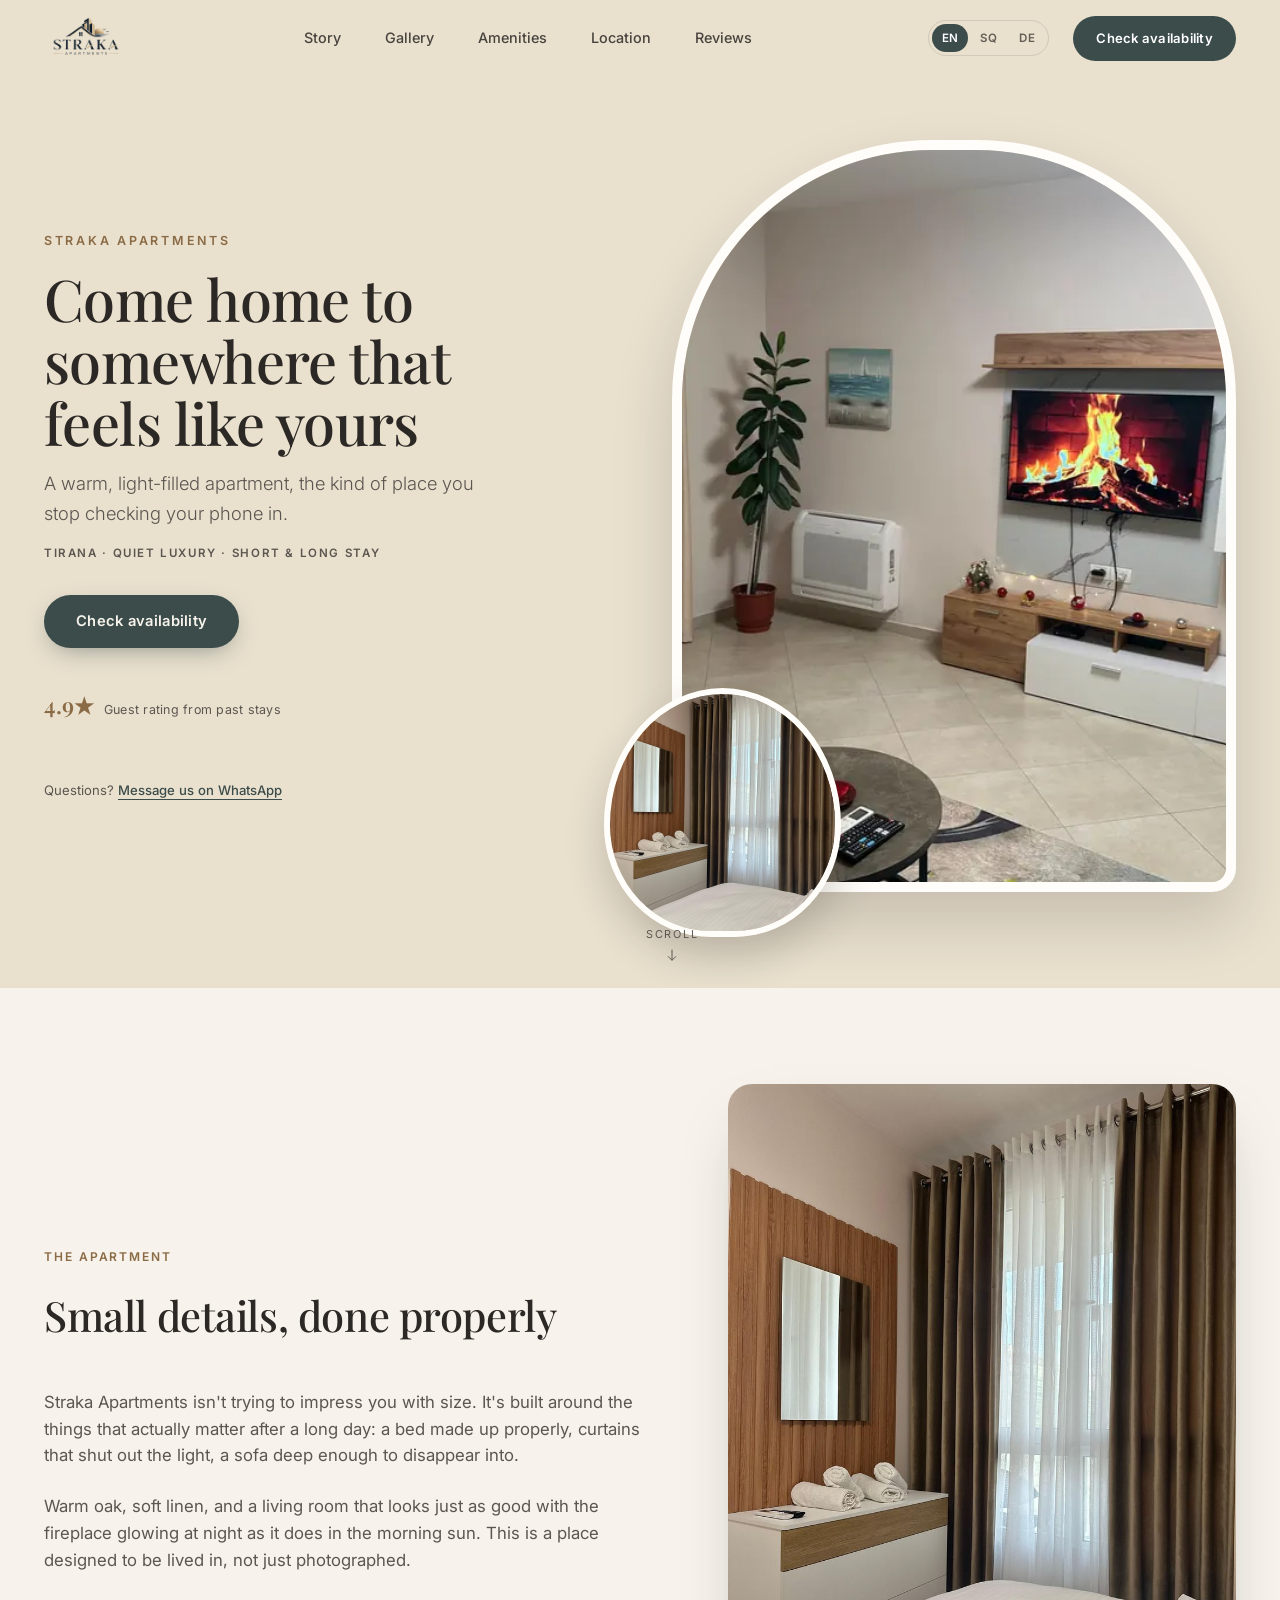
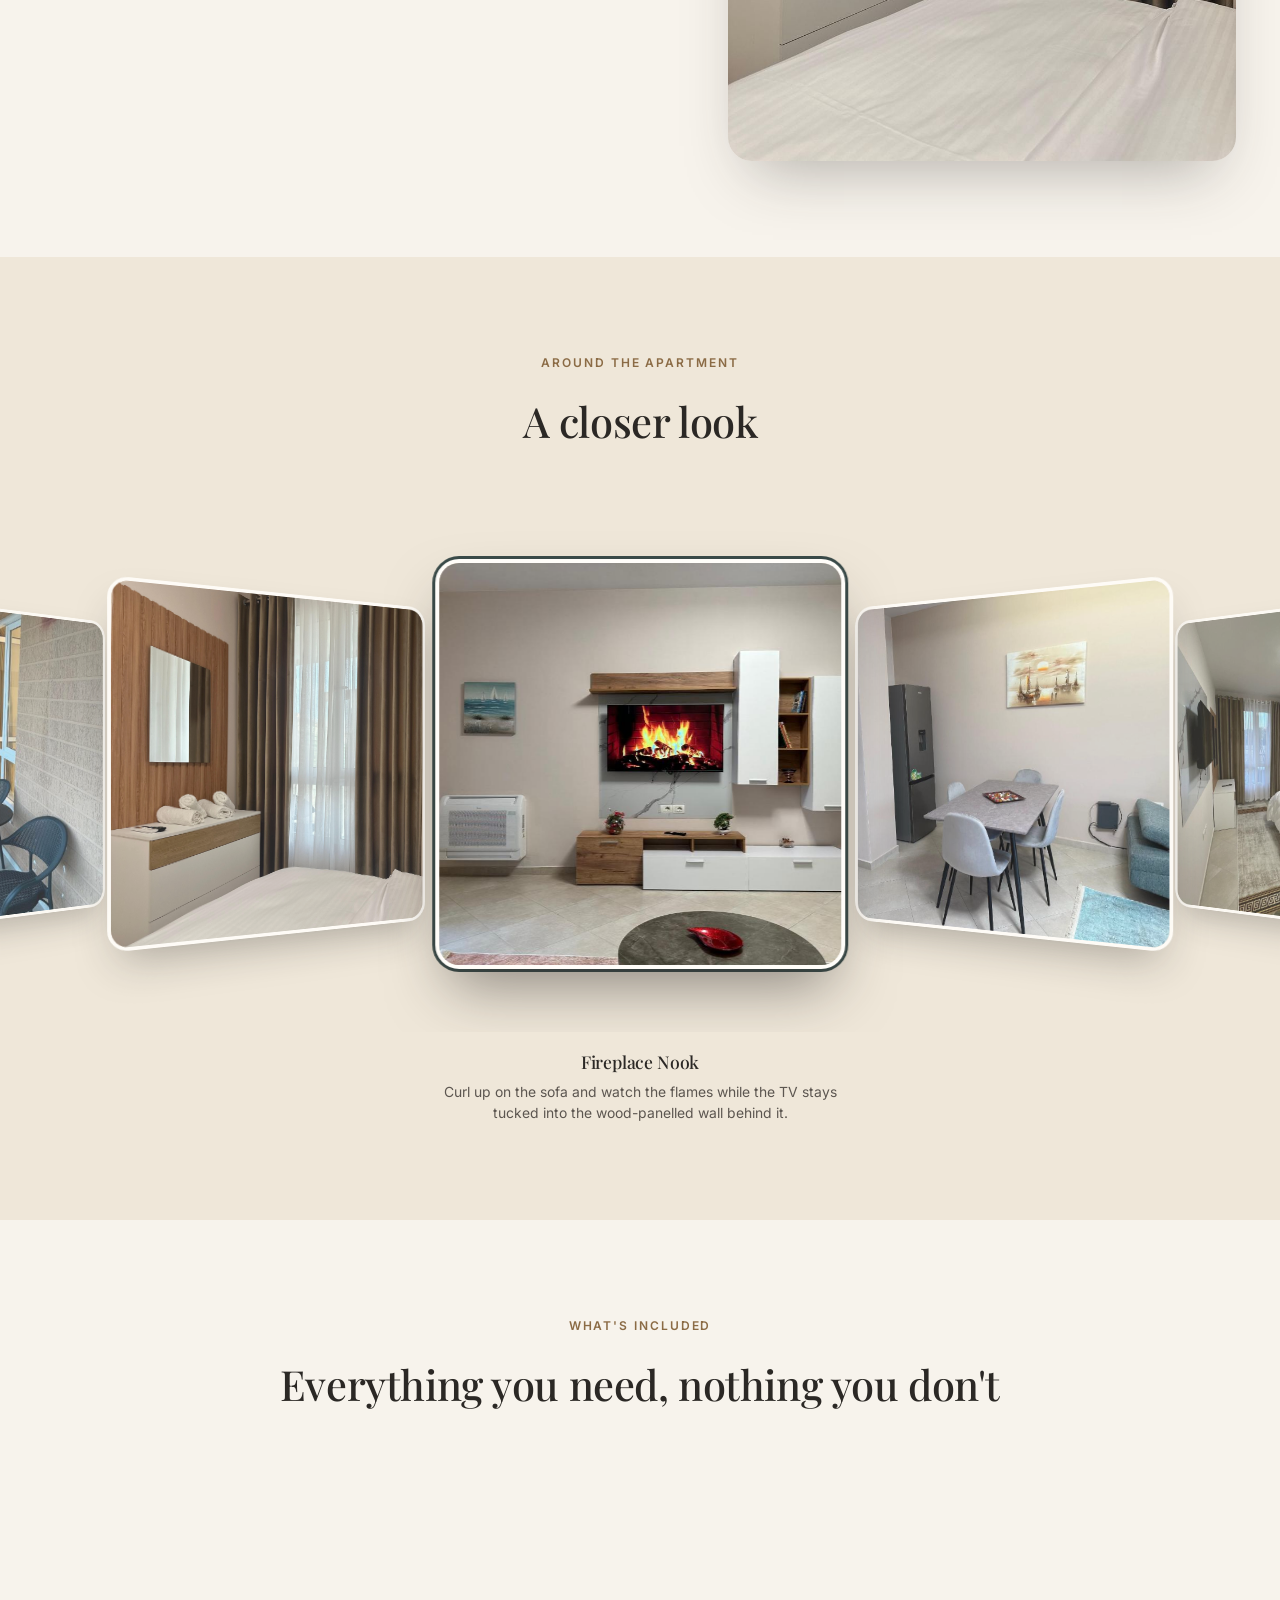
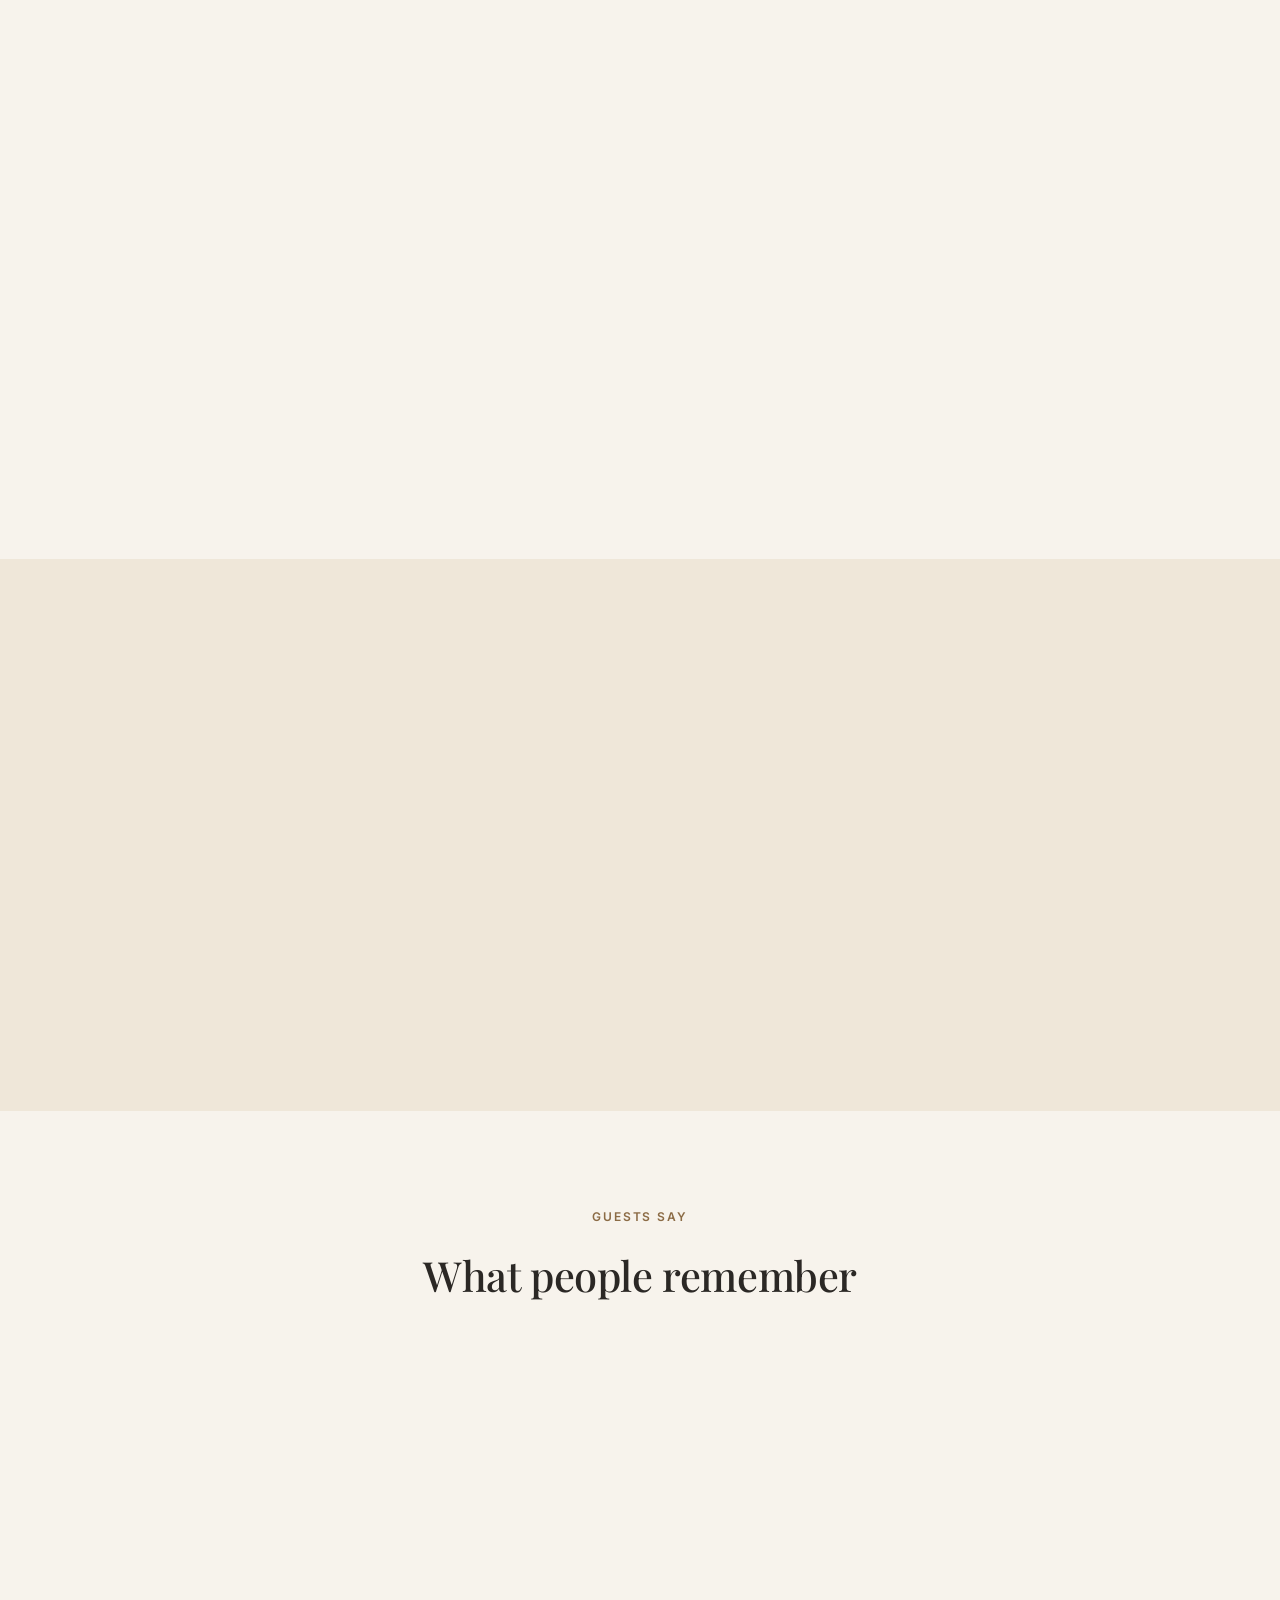
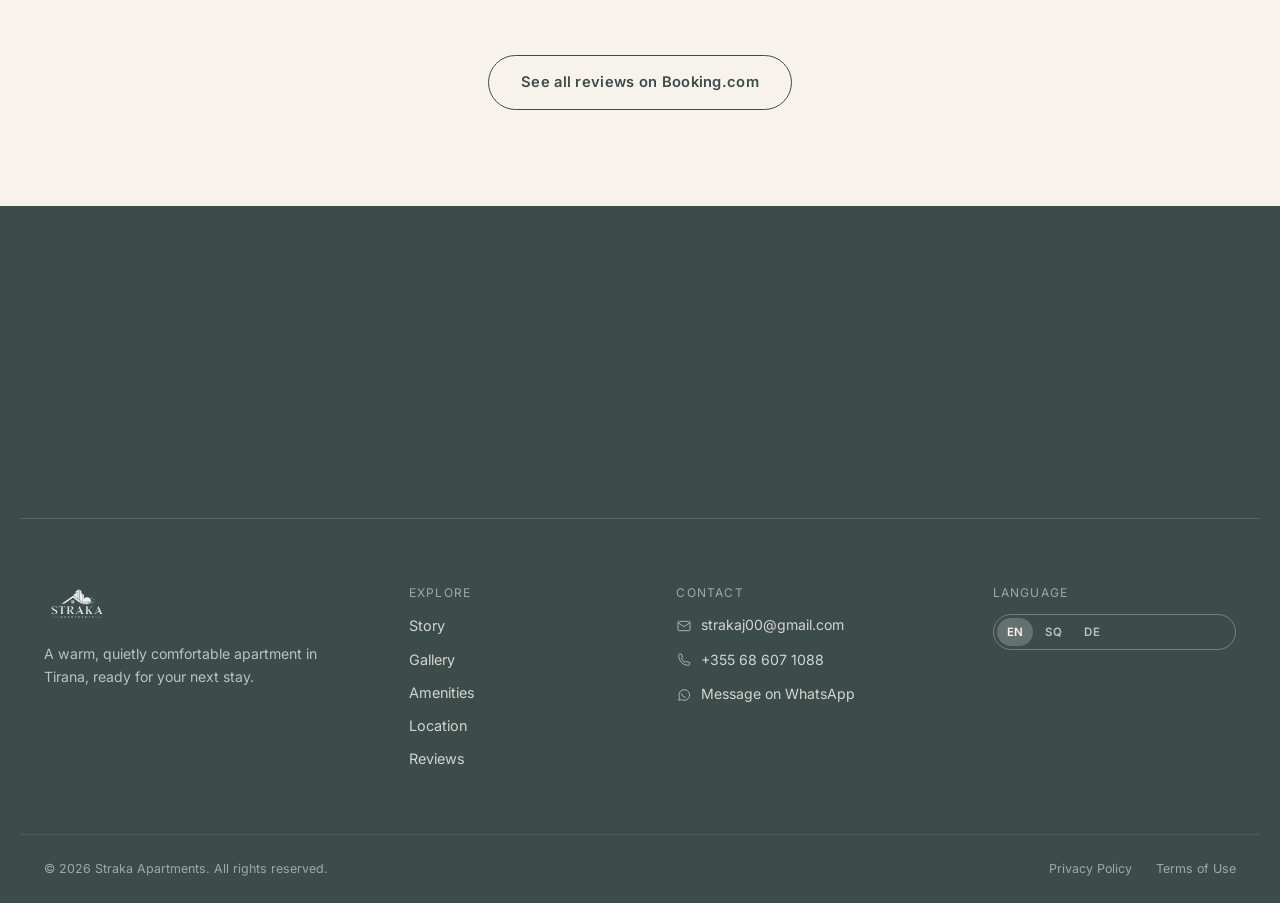
==== index.html @ 6a08d39b "Initial commit: Straka Apartments site" ====
<!doctype html>
<html lang="en">
<head>
<meta charset="UTF-8" />
<meta name="viewport" content="width=device-width, initial-scale=1, viewport-fit=cover" />
<title>Straka Apartments | A Quiet Kind of Comfort</title>
<meta name="description" content="Straka Apartments: a warm, modern apartment with thoughtful details, ready for your next stay." />
<link rel="icon" href="assets/favicon.ico" sizes="any">
<link rel="icon" type="image/png" sizes="32x32" href="assets/favicon-32.png">
<link rel="icon" type="image/png" sizes="16x16" href="assets/favicon-16.png">
<link rel="apple-touch-icon" sizes="180x180" href="assets/apple-touch-icon.png">
<link rel="preconnect" href="https://fonts.googleapis.com">
<link rel="preconnect" href="https://fonts.gstatic.com" crossorigin>
<link href="https://fonts.googleapis.com/css2?family=Inter:wght@300;400;500;600&family=Playfair+Display:ital,wght@0,400;0,500;0,600;1,400&display=swap" rel="stylesheet">
<link rel="stylesheet" href="styles.css">
</head>
<body>

<!-- ============ SCROLL PROGRESS ============ -->
<div class="scroll-progress" id="scrollProgress" aria-hidden="true"></div>

<!-- ============ NAV ============ -->
<header class="site-nav" id="siteNav">
  <div class="nav-inner">
    <a href="#top" class="nav-brand"><img src="assets/StrakaLogo.png" alt="Straka Apartments"></a>
    <nav class="nav-links" id="navLinks">
      <a href="#story" data-i18n="nav.story">Story</a>
      <a href="#gallery" data-i18n="nav.gallery">Gallery</a>
      <a href="#amenities" data-i18n="nav.amenities">Amenities</a>
      <a href="#location" data-i18n="nav.location">Location</a>
      <a href="#reviews" data-i18n="nav.reviews">Reviews</a>
    </nav>
    <div class="nav-actions">
      <div class="lang-switch" id="langSwitch">
        <button type="button" class="lang-btn" data-lang="en">EN</button>
        <button type="button" class="lang-btn" data-lang="sq">SQ</button>
        <button type="button" class="lang-btn" data-lang="de">DE</button>
      </div>
      <a class="btn btn-primary btn-nav-cta" id="navBookBtn" href="#" target="_blank" rel="noopener" data-i18n="nav.book">Check availability</a>
    </div>
    <button class="nav-burger" id="navBurger" aria-label="Toggle menu" aria-expanded="false">
      <span></span><span></span><span></span>
    </button>
  </div>
</header>

<!-- ============ HERO ============ -->
<section class="hero" id="top">
  <div class="hero-inner">
    <div class="hero-content">
      <p class="hero-eyebrow" data-i18n="hero.eyebrow">Straka Apartments</p>
      <h1 class="hero-title" data-i18n="hero.title">Come home to somewhere that feels like yours</h1>
      <p class="hero-tagline" data-i18n="hero.tagline">A warm, light-filled apartment, the kind of place you stop checking your phone in.</p>
      <p class="hero-meta" data-i18n="hero.meta">Tirana · Quiet Luxury · Short &amp; Long Stay</p>
      <a href="#" class="btn btn-primary btn-hero" id="heroBookBtn" target="_blank" rel="noopener" data-i18n="hero.cta">Check availability</a>
      <div class="hero-stat">
        <span class="hero-stat-value">4.9★</span>
        <span class="hero-stat-label" data-i18n="hero.statLabel">Guest rating from past stays</span>
      </div>
      <p class="hero-contact"><span data-i18n="hero.contactLabel">Questions?</span> <a href="https://wa.me/355686071088" id="heroWhatsappLink" target="_blank" rel="noopener" data-i18n="hero.contactLink">Message us on WhatsApp</a></p>
    </div>
    <div class="hero-media">
      <div class="hero-arch">
        <picture>
          <source type="image/webp" srcset="assets/photos/living-wide-day-480.webp 480w, assets/photos/living-wide-day-900.webp 900w, assets/photos/living-wide-day-1400.webp 1400w, assets/photos/living-wide-day-2000.webp 2000w" sizes="(max-width: 900px) 90vw, 46vw">
          <img src="assets/photos/living-wide-day-1400.jpg" srcset="assets/photos/living-wide-day-480.jpg 480w, assets/photos/living-wide-day-900.jpg 900w, assets/photos/living-wide-day-1400.jpg 1400w, assets/photos/living-wide-day-2000.jpg 2000w" sizes="(max-width: 900px) 90vw, 46vw" alt="Living room bathed in morning light at Straka Apartments" class="hero-img" id="heroImg" fetchpriority="high">
        </picture>
      </div>
      <div class="hero-bubble">
        <img src="assets/photos/bedroom-900.jpg" srcset="assets/photos/bedroom-480.jpg 480w, assets/photos/bedroom-900.jpg 900w" sizes="220px" alt="Bedroom at Straka Apartments" loading="lazy">
      </div>
    </div>
  </div>
  <button class="scroll-cue" id="scrollCue" aria-label="Scroll to content">
    <span data-i18n="hero.scroll">Scroll</span>
    <svg viewBox="0 0 24 24" width="16" height="16" fill="none" stroke="currentColor" stroke-width="1.5"><path d="M12 4v16m0 0l-6-6m6 6l6-6"/></svg>
  </button>
</section>

<!-- ============ INTRO ============ -->
<section class="intro" id="story">
  <div class="container intro-grid">
    <div class="intro-text reveal">
      <p class="kicker" data-i18n="intro.kicker">The Apartment</p>
      <h2 class="section-title" data-i18n="intro.title">Small details, done properly</h2>
      <p class="intro-p" data-i18n="intro.p1">Straka Apartments isn't trying to impress you with size. It's built around the things that actually matter after a long day: a bed made up properly, curtains that shut out the light, a sofa deep enough to disappear into.</p>
      <p class="intro-p" data-i18n="intro.p2">Warm oak, soft linen, and a living room that looks just as good with the fireplace glowing at night as it does in the morning sun. This is a place designed to be lived in, not just photographed.</p>
    </div>
    <div class="intro-media reveal">
      <img src="assets/photos/bedroom-900.jpg" srcset="assets/photos/bedroom-480.jpg 480w, assets/photos/bedroom-900.jpg 900w, assets/photos/bedroom-1400.jpg 1400w" sizes="(max-width: 860px) 90vw, 40vw" alt="Bedroom with warm wood headboard wall at Straka Apartments" loading="lazy">
    </div>
  </div>
</section>

<!-- ============ GALLERY ============ -->
<section class="gallery-section" id="gallery">
  <div class="container">
    <p class="kicker center" data-i18n="gallery.kicker">Around the Apartment</p>
    <h2 class="section-title center" data-i18n="gallery.title">A closer look</h2>
  </div>
  <div class="coverflow" id="galleryCoverflow" role="region" aria-roledescription="carousel" aria-label="Apartment photo gallery">
    <div class="cf-frame" id="cfFrame" tabindex="0">
      <div class="cf-track" id="cfTrack"></div>
    </div>
    <div class="cf-caption" id="cfCaption">
      <h3 id="cfCaptionTitle"></h3>
      <p id="cfCaptionSubtitle"></p>
    </div>
  </div>
</section>

<!-- ============ AMENITIES ============ -->
<section class="amenities" id="amenities">
  <div class="container">
    <p class="kicker center" data-i18n="amenities.kicker">What's Included</p>
    <h2 class="section-title center" data-i18n="amenities.title">Everything you need, nothing you don't</h2>
    <div class="amenities-grid">

      <div class="amenity-card reveal">
        <span class="amenity-icon"><svg viewBox="0 0 24 24" width="28" height="28" fill="none" stroke="currentColor" stroke-width="1.4"><path d="M4 8h16M4 8a2 2 0 00-2 2v1a2 2 0 002 2h16a2 2 0 002-2v-1a2 2 0 00-2-2M6 13v6M18 13v6M4 8l2-4h12l2 4"/></svg></span>
        <h3 data-i18n="amenities.items.kitchen.title">Full Kitchen</h3>
        <p data-i18n="amenities.items.kitchen.desc">Fridge, stove, and cookware, ready to cook a real meal.</p>
      </div>

      <div class="amenity-card reveal">
        <span class="amenity-icon"><svg viewBox="0 0 24 24" width="28" height="28" fill="none" stroke="currentColor" stroke-width="1.4"><path d="M5 12.5a11 11 0 0114 0M8 16a6.5 6.5 0 018 0M11.5 19.5a2 2 0 011 0"/></svg></span>
        <h3 data-i18n="amenities.items.wifi.title">Free WiFi</h3>
        <p data-i18n="amenities.items.wifi.desc">Fast, reliable connection throughout the apartment.</p>
      </div>

      <div class="amenity-card reveal">
        <span class="amenity-icon"><svg viewBox="0 0 24 24" width="28" height="28" fill="none" stroke="currentColor" stroke-width="1.4"><path d="M6 19V6a2 2 0 012-2h6a4.5 4.5 0 010 9h-5v6"/></svg></span>
        <h3 data-i18n="amenities.items.parking.title">Free Parking</h3>
        <p data-i18n="amenities.items.parking.desc">Dedicated parking, no circling the block.</p>
      </div>

      <div class="amenity-card reveal">
        <span class="amenity-icon"><svg viewBox="0 0 24 24" width="28" height="28" fill="none" stroke="currentColor" stroke-width="1.4"><circle cx="12" cy="13" r="6"/><path d="M9 13a3 3 0 006 0M9 4h6M9 4l1.5 3M15 4l-1.5 3"/></svg></span>
        <h3 data-i18n="amenities.items.laundry.title">Washing Machine</h3>
        <p data-i18n="amenities.items.laundry.desc">In-unit laundry for longer stays.</p>
      </div>

      <div class="amenity-card reveal">
        <span class="amenity-icon"><svg viewBox="0 0 24 24" width="28" height="28" fill="none" stroke="currentColor" stroke-width="1.4"><path d="M4 21V9l8-6 8 6v12M4 21h16M9 21v-6h6v6"/></svg></span>
        <h3 data-i18n="amenities.items.balcony.title">Balcony</h3>
        <p data-i18n="amenities.items.balcony.desc">Private outdoor space to catch some air.</p>
      </div>

      <div class="amenity-card reveal">
        <span class="amenity-icon"><svg viewBox="0 0 24 24" width="28" height="28" fill="none" stroke="currentColor" stroke-width="1.4"><rect x="5" y="3" width="14" height="18" rx="1.5"/><path d="M9 8h6M9 12h6M12 15v3m-1.5-1.5h3"/></svg></span>
        <h3 data-i18n="amenities.items.elevator.title">Elevator Access</h3>
        <p data-i18n="amenities.items.elevator.desc">No stairs, no hassle with luggage.</p>
      </div>

      <div class="amenity-card reveal">
        <span class="amenity-icon"><svg viewBox="0 0 24 24" width="28" height="28" fill="none" stroke="currentColor" stroke-width="1.4"><path d="M12 3v2M12 19v2M4.2 4.2l1.4 1.4M18.4 18.4l1.4 1.4M3 12h2M19 12h2M4.2 19.8l1.4-1.4M18.4 5.6l1.4-1.4"/><circle cx="12" cy="12" r="4"/></svg></span>
        <h3 data-i18n="amenities.items.ac.title">Air Conditioning</h3>
        <p data-i18n="amenities.items.ac.desc">Climate control, every room, every season.</p>
      </div>

      <div class="amenity-card reveal">
        <span class="amenity-icon"><svg viewBox="0 0 24 24" width="28" height="28" fill="none" stroke="currentColor" stroke-width="1.4"><rect x="3" y="5" width="18" height="12" rx="1.5"/><path d="M8 21h8M12 17v4"/></svg></span>
        <h3 data-i18n="amenities.items.tv.title">Smart TV</h3>
        <p data-i18n="amenities.items.tv.desc">Stream your own shows from the comfort of the sofa.</p>
      </div>

      <div class="amenity-card reveal">
        <span class="amenity-icon"><svg viewBox="0 0 24 24" width="28" height="28" fill="none" stroke="currentColor" stroke-width="1.4"><path d="M3 12c2-4 5-6 9-6s7 2 9 6c-2 4-5 6-9 6s-7-2-9-6z"/><circle cx="12" cy="12" r="2.5"/></svg></span>
        <h3 data-i18n="amenities.items.view.title">City View</h3>
        <p data-i18n="amenities.items.view.desc">A view worth opening the curtains for.</p>
      </div>

      <div class="amenity-card reveal">
        <span class="amenity-icon"><svg viewBox="0 0 24 24" width="28" height="28" fill="none" stroke="currentColor" stroke-width="1.4"><path d="M6 20h12M9 20V9a3 3 0 016 0v11M7 9h10"/></svg></span>
        <h3 data-i18n="amenities.items.kettle.title">Electric Kettle</h3>
        <p data-i18n="amenities.items.kettle.desc">Tea or coffee ready in a couple of minutes.</p>
      </div>

      <div class="amenity-card reveal">
        <span class="amenity-icon"><svg viewBox="0 0 24 24" width="28" height="28" fill="none" stroke="currentColor" stroke-width="1.4"><rect x="8" y="3" width="8" height="12" rx="4"/><path d="M12 15v6M9 21h6"/></svg></span>
        <h3 data-i18n="amenities.items.hairdryer.title">Hairdryer</h3>
        <p data-i18n="amenities.items.hairdryer.desc">In the bathroom, ready when you need it.</p>
      </div>

      <div class="amenity-card reveal">
        <span class="amenity-icon"><svg viewBox="0 0 24 24" width="28" height="28" fill="none" stroke="currentColor" stroke-width="1.4"><path d="M3 18c3-1 15-1 18 0M5 18V9a7 7 0 0114 0v9"/><circle cx="8" cy="6" r="1"/></svg></span>
        <h3 data-i18n="amenities.items.smokefree.title">Smoke-Free</h3>
        <p data-i18n="amenities.items.smokefree.desc">The whole apartment is smoke-free.</p>
      </div>

    </div>
  </div>
</section>

<!-- ============ LOCATION ============ -->
<section class="location" id="location">
  <div class="container location-grid">
    <div class="location-text reveal">
      <p class="kicker" data-i18n="location.kicker">Location</p>
      <h2 class="section-title" data-i18n="location.title">Right where you want to be</h2>
      <p class="intro-p" data-i18n="location.text">Straka Apartments sits on Rruga Shefqet Musaraj, in a quiet residential pocket close enough to the center to walk, far enough to actually sleep.</p>
    </div>
    <div class="location-map reveal">
      <iframe
        title="Straka Apartments location on Rruga Shefqet Musaraj"
        src="https://maps.google.com/maps?q=Rruga+Shefqet+Musaraj,+Tirana&z=16&output=embed"
        loading="lazy"
        referrerpolicy="no-referrer-when-downgrade">
      </iframe>
    </div>
  </div>
</section>

<!-- ============ REVIEWS ============ -->
<section class="reviews" id="reviews">
  <div class="container">
    <p class="kicker center" data-i18n="reviews.kicker">Guests Say</p>
    <h2 class="section-title center" data-i18n="reviews.title">What people remember</h2>
    <div class="reviews-grid" id="reviewsGrid"></div>
    <div class="reviews-more">
      <a href="#" class="btn btn-outline" id="reviewsBookingBtn" target="_blank" rel="noopener" data-i18n="reviews.allLink">See all reviews on Booking.com</a>
    </div>
  </div>
</section>

<!-- ============ FOOTER ============ -->
<footer class="site-footer">
  <div class="container footer-cta reveal">
    <h2 data-i18n="footer.cta_title">Ready when you are</h2>
    <a href="#" class="btn btn-primary btn-lg" id="footerBookBtn" target="_blank" rel="noopener" data-i18n="footer.cta_button">Check availability on Booking.com</a>
  </div>
  <div class="container footer-bottom">
    <div class="footer-col footer-col-brand">
      <a href="#top" class="footer-brand-link"><img src="assets/StrakaLogo.png" alt="Straka Apartments" class="footer-logo"></a>
      <p class="footer-blurb" data-i18n="footer.blurb">A warm, quietly comfortable apartment in Tirana, ready for your next stay.</p>
    </div>
    <div class="footer-col">
      <p class="footer-label" data-i18n="footer.explore_title">Explore</p>
      <nav class="footer-links">
        <a href="#story" data-i18n="nav.story">Story</a>
        <a href="#gallery" data-i18n="nav.gallery">Gallery</a>
        <a href="#amenities" data-i18n="nav.amenities">Amenities</a>
        <a href="#location" data-i18n="nav.location">Location</a>
        <a href="#reviews" data-i18n="nav.reviews">Reviews</a>
      </nav>
    </div>
    <div class="footer-col">
      <p class="footer-label" data-i18n="footer.contact_title">Contact</p>
      <a class="footer-contact-link" href="mailto:strakaj00@gmail.com">
        <svg viewBox="0 0 24 24" width="16" height="16" fill="none" stroke="currentColor" stroke-width="1.5"><rect x="3" y="5" width="18" height="14" rx="2"/><path d="M3 7l9 6 9-6"/></svg>
        strakaj00@gmail.com
      </a>
      <a class="footer-contact-link" href="tel:+355686071088">
        <svg viewBox="0 0 24 24" width="16" height="16" fill="none" stroke="currentColor" stroke-width="1.5"><path d="M4 5c0-1 1-2 2-2h2l2 5-2 1.5a11 11 0 006 6L15.5 14l5 2v2c0 1-1 2-2 2C10.5 20 4 13.5 4 5z"/></svg>
        +355 68 607 1088
      </a>
      <a class="footer-contact-link" href="https://wa.me/355686071088" target="_blank" rel="noopener">
        <svg viewBox="0 0 24 24" width="16" height="16" fill="none" stroke="currentColor" stroke-width="1.5"><path d="M4 20l1.4-4.2A8 8 0 1112 20a7.9 7.9 0 01-4-1.1L4 20z"/><path d="M8.5 9.5c0 3.5 2.5 6 6 6"/></svg>
        <span data-i18n="footer.whatsapp">Message on WhatsApp</span>
      </a>
    </div>
    <div class="footer-col">
      <p class="footer-label" data-i18n="footer.lang_title">Language</p>
      <div class="lang-switch" id="langSwitchFooter">
        <button type="button" class="lang-btn" data-lang="en">EN</button>
        <button type="button" class="lang-btn" data-lang="sq">SQ</button>
        <button type="button" class="lang-btn" data-lang="de">DE</button>
      </div>
    </div>
  </div>
  <div class="container footer-rights">
    <p>&copy; <span id="year"></span> <span data-i18n="footer.rights">Straka Apartments. All rights reserved.</span></p>
    <div class="footer-legal">
      <a href="privacy.html" data-i18n="footer.privacy">Privacy Policy</a>
      <a href="terms.html" data-i18n="footer.terms">Terms of Use</a>
    </div>
  </div>
</footer>

<!-- ============ MOBILE STICKY CTA ============ -->
<a href="#" class="mobile-sticky-cta" id="mobileBookBtn" target="_blank" rel="noopener" data-i18n="floatingCta">Book Now</a>

<script src="coverflow.js"></script>
<script src="script.js"></script>
</body>
</html>
---- styles.css ----
/* ==========================================================================
   Straka Apartments — Design tokens
   Palette derived from the actual property photos:
   warm greige walls, walnut/oak wood, deep teal-grey sofa accent
   ========================================================================== */
:root {
  --color-bg: #F7F3EC;
  --color-bg-alt: #EFE7D9;
  --color-surface: #FFFFFF;
  --color-ink: #2B2825;
  --color-ink-soft: #5C5650;
  --color-taupe: #E4D9C7;
  --color-wood: #8B6B45;
  --color-wood-dark: #6B4F32;
  --color-accent: #3B4C4A;
  --color-accent-light: #536b68;
  --color-line: rgba(43, 40, 37, 0.12);
  --color-bg-hero: #E9E0CE;

  --font-serif: 'Playfair Display', Georgia, 'Times New Roman', serif;
  --font-sans: 'Inter', -apple-system, BlinkMacSystemFont, 'Segoe UI', sans-serif;

  --space-1: 8px;
  --space-2: 16px;
  --space-3: 24px;
  --space-4: 40px;
  --space-5: 64px;
  --space-6: 96px;
  --space-7: 140px;

  --radius-sm: 6px;
  --radius-md: 14px;
  --radius-lg: 24px;

  --ease-out: cubic-bezier(0.16, 1, 0.3, 1);
  --ease-soft: cubic-bezier(0.4, 0, 0.2, 1);
  --dur-fast: 220ms;
  --dur-med: 480ms;
  --dur-slow: 900ms;

  --nav-h: 76px;
}

/* ==========================================================================
   Reset
   ========================================================================== */
*, *::before, *::after { box-sizing: border-box; }
html { scroll-behavior: smooth; }
html, body { max-width: 100%; overflow-x: hidden; }
body {
  margin: 0;
  background: var(--color-bg);
  color: var(--color-ink);
  font-family: var(--font-sans);
  font-weight: 400;
  line-height: 1.6;
  font-size: 16px;
  -webkit-font-smoothing: antialiased;
}
img { max-width: 100%; display: block; }
a { color: inherit; text-decoration: none; }
h1, h2, h3 { font-family: var(--font-serif); font-weight: 500; margin: 0; letter-spacing: -0.01em; }
p { margin: 0; }
button { font-family: inherit; border: none; background: none; cursor: pointer; }
.container { max-width: 1240px; margin: 0 auto; padding: 0 var(--space-3); }

@media (prefers-reduced-motion: reduce) {
  html { scroll-behavior: auto; }
  *, *::before, *::after { animation-duration: 0.01ms !important; animation-iteration-count: 1 !important; transition-duration: 0.01ms !important; scroll-behavior: auto !important; }
}

/* ==========================================================================
   Shared type
   ========================================================================== */
.kicker {
  font-family: var(--font-sans);
  font-size: 0.75rem;
  font-weight: 600;
  letter-spacing: 0.16em;
  text-transform: uppercase;
  color: var(--color-wood);
  margin-bottom: var(--space-2);
}
.kicker.center { text-align: center; }
.section-title {
  font-size: clamp(1.8rem, 3.4vw, 2.6rem);
  margin-bottom: var(--space-4);
}
.section-title.center { text-align: center; }
.intro-p { color: var(--color-ink-soft); margin-bottom: var(--space-3); font-size: 1.05rem; }

/* ==========================================================================
   Buttons
   ========================================================================== */
.btn {
  display: inline-flex;
  align-items: center;
  justify-content: center;
  gap: 8px;
  padding: 15px 32px;
  border-radius: 999px;
  font-size: 0.92rem;
  font-weight: 600;
  letter-spacing: 0.02em;
  min-height: 44px;
  cursor: pointer;
  transition: transform var(--dur-fast) var(--ease-out), box-shadow var(--dur-fast) var(--ease-out), background var(--dur-fast) var(--ease-out);
  white-space: nowrap;
}
.btn-primary {
  background: var(--color-accent);
  color: #F7F3EC;
  box-shadow: 0 8px 24px -8px rgba(59, 76, 74, 0.55);
}
.btn-primary:hover {
  background: var(--color-accent-light);
  transform: translateY(-2px);
  box-shadow: 0 14px 30px -10px rgba(59, 76, 74, 0.6);
}
.btn-primary:active { transform: translateY(0); }
.btn-outline {
  background: transparent;
  color: var(--color-accent);
  border: 1.5px solid var(--color-accent);
}
.btn-outline:hover {
  background: var(--color-accent);
  color: #F7F3EC;
  transform: translateY(-2px);
}
.btn-outline:active { transform: translateY(0); }
.btn-lg { padding: 18px 44px; font-size: 1rem; }
@media (max-width: 480px) {
  .btn { white-space: normal; text-align: center; padding-left: 24px; padding-right: 24px; }
  .btn-lg { padding: 16px 24px; }
}

/* ==========================================================================
   Scroll progress bar
   ========================================================================== */
.scroll-progress {
  position: fixed;
  top: 0; left: 0;
  height: 3px;
  width: 0%;
  background: linear-gradient(90deg, var(--color-wood), var(--color-accent));
  z-index: 1000;
  transition: width 60ms linear;
}

/* ==========================================================================
   Nav
   ========================================================================== */
.site-nav {
  position: fixed;
  top: 0; left: 0; right: 0;
  height: var(--nav-h);
  z-index: 900;
  display: flex;
  align-items: center;
  transition: background var(--dur-med) var(--ease-soft), box-shadow var(--dur-med) var(--ease-soft), height var(--dur-med) var(--ease-soft);
}
.site-nav.is-scrolled {
  background: rgba(247, 243, 236, 0.88);
  backdrop-filter: blur(14px) saturate(160%);
  -webkit-backdrop-filter: blur(14px) saturate(160%);
  box-shadow: 0 1px 0 var(--color-line);
  height: 68px;
}
.nav-inner {
  width: 100%;
  max-width: 1240px;
  margin: 0 auto;
  padding: 0 var(--space-3);
  display: flex;
  align-items: center;
  justify-content: space-between;
  gap: var(--space-3);
}
.nav-brand {
  font-family: var(--font-serif);
  font-size: 1.25rem;
  font-weight: 600;
  color: var(--color-ink);
  transition: color var(--dur-med) var(--ease-soft);
  letter-spacing: 0.01em;
}
.nav-brand span { font-weight: 400; opacity: 0.85; }
.nav-brand img { display: block; height: 56px; width: auto; }
.site-nav.is-scrolled .nav-brand { color: var(--color-ink); }
.nav-links {
  display: none;
  gap: var(--space-4);
}
.nav-links a {
  font-size: 0.9rem;
  font-weight: 500;
  color: var(--color-ink);
  opacity: 0.85;
  position: relative;
  padding: 4px 2px;
  transition: opacity var(--dur-fast) var(--ease-out), color var(--dur-med) var(--ease-soft);
}
.nav-links a::after {
  content: '';
  position: absolute;
  left: 0; right: 100%;
  bottom: -2px;
  height: 1px;
  background: currentColor;
  transition: right var(--dur-med) var(--ease-out);
}
.nav-links a:hover { opacity: 1; }
.nav-links a:hover::after { right: 0; }
.site-nav.is-scrolled .nav-links a { color: var(--color-ink); }
.nav-actions { display: none; align-items: center; gap: var(--space-3); }
.btn-nav-cta {
  padding: 11px 22px;
  font-size: 0.82rem;
  background: var(--color-accent);
  color: #fff;
  box-shadow: none;
  border: 1px solid transparent;
}
.btn-nav-cta:hover { background: var(--color-accent-light); transform: translateY(-2px); box-shadow: none; }
.site-nav.is-scrolled .btn-nav-cta {
  background: var(--color-accent);
  color: #fff;
  border-color: transparent;
}
.site-nav.is-scrolled .btn-nav-cta:hover { background: var(--color-accent-light); }

.lang-switch { display: flex; gap: 2px; border: 1px solid var(--color-line); border-radius: 999px; padding: 3px; transition: border-color var(--dur-med) var(--ease-soft); }
.site-nav.is-scrolled .lang-switch { border-color: var(--color-line); }
.lang-btn {
  font-size: 0.72rem;
  font-weight: 600;
  letter-spacing: 0.04em;
  color: var(--color-ink);
  opacity: 0.7;
  padding: 5px 10px;
  border-radius: 999px;
  min-height: 28px;
  transition: background var(--dur-fast) var(--ease-out), color var(--dur-fast) var(--ease-out), opacity var(--dur-fast) var(--ease-out);
}
.site-nav.is-scrolled .lang-btn { color: var(--color-ink); }
.lang-btn.is-active { background: var(--color-accent); color: #fff; opacity: 1; }
.site-nav.is-scrolled .lang-btn.is-active { background: var(--color-accent); color: #fff; }

.nav-burger {
  display: flex;
  flex-direction: column;
  justify-content: center;
  gap: 5px;
  width: 44px; height: 44px;
  align-items: center;
}
.nav-burger span { width: 22px; height: 1.5px; background: var(--color-ink); transition: all var(--dur-fast) var(--ease-out), background var(--dur-med) var(--ease-soft); }
.site-nav.is-scrolled .nav-burger span { background: var(--color-ink); }
.nav-burger[aria-expanded="true"] span:nth-child(1) { transform: translateY(6.5px) rotate(45deg); }
.nav-burger[aria-expanded="true"] span:nth-child(2) { opacity: 0; }
.nav-burger[aria-expanded="true"] span:nth-child(3) { transform: translateY(-6.5px) rotate(-45deg); }

.nav-mobile-panel {
  position: fixed;
  inset: 0;
  top: var(--nav-h);
  background: var(--color-bg);
  z-index: 899;
  display: flex;
  flex-direction: column;
  padding: var(--space-4) var(--space-3);
  gap: var(--space-3);
  transform: translateX(100%);
  transition: transform var(--dur-med) var(--ease-out);
}
.nav-mobile-panel.is-open { transform: translateX(0); }
.nav-mobile-panel a {
  font-family: var(--font-serif);
  font-size: 1.6rem;
  padding: var(--space-1) 0;
  border-bottom: 1px solid var(--color-line);
}
.nav-mobile-panel .btn { margin-top: var(--space-2); }

@media (min-width: 980px) {
  .nav-links { display: flex; }
  .nav-actions { display: flex; }
  .nav-burger { display: none; }
  .nav-mobile-panel { display: none; }
}

/* ==========================================================================
   Hero
   ========================================================================== */
.hero {
  position: relative;
  min-height: 100svh;
  display: flex;
  align-items: center;
  overflow: hidden;
  background: var(--color-bg-hero);
  color: var(--color-ink);
  padding: calc(var(--nav-h) + var(--space-5)) 0 var(--space-6);
}
.hero-inner {
  position: relative;
  z-index: 1;
  max-width: 1240px;
  margin: 0 auto;
  padding: 0 var(--space-3);
  width: 100%;
  display: grid;
  grid-template-columns: 1fr 1fr;
  align-items: center;
  gap: var(--space-5);
}
.hero-content {
  display: flex;
  flex-direction: column;
  align-items: flex-start;
  gap: var(--space-2);
  max-width: 520px;
}
.hero-eyebrow {
  font-size: 0.78rem;
  font-weight: 600;
  letter-spacing: 0.22em;
  text-transform: uppercase;
  color: var(--color-wood);
  animation: fadeUp var(--dur-slow) var(--ease-out) 0.1s both;
}
.hero-title {
  font-size: clamp(2.2rem, 4.6vw, 3.6rem);
  line-height: 1.08;
  font-weight: 500;
  animation: fadeUp var(--dur-slow) var(--ease-out) 0.28s both;
}
.hero-tagline {
  font-size: clamp(1rem, 1.6vw, 1.15rem);
  font-weight: 300;
  color: var(--color-ink-soft);
  max-width: 460px;
  animation: fadeUp var(--dur-slow) var(--ease-out) 0.46s both;
}
.hero .btn-hero { margin-top: var(--space-2); animation: fadeUp var(--dur-slow) var(--ease-out) 0.62s both; }

.hero-meta {
  font-size: 0.72rem;
  font-weight: 600;
  letter-spacing: 0.14em;
  text-transform: uppercase;
  color: var(--color-ink-soft);
  opacity: 0.75;
  animation: fadeUp var(--dur-slow) var(--ease-out) 0.38s both;
}

.hero-stat {
  display: flex;
  align-items: baseline;
  gap: 10px;
  margin-top: var(--space-3);
  animation: fadeUp var(--dur-slow) var(--ease-out) 0.72s both;
}
.hero-stat-value {
  font-family: var(--font-serif);
  font-size: 1.4rem;
  font-weight: 600;
  color: var(--color-wood);
}
.hero-stat-label {
  font-size: 0.78rem;
  color: var(--color-ink-soft);
  letter-spacing: 0.02em;
}

.hero-contact {
  margin-top: var(--space-4);
  font-size: 0.82rem;
  color: var(--color-ink-soft);
  animation: fadeUp var(--dur-slow) var(--ease-out) 0.86s both;
}
.hero-contact a {
  color: var(--color-accent);
  font-weight: 500;
  border-bottom: 1px solid currentColor;
  padding-bottom: 1px;
  transition: opacity var(--dur-fast) var(--ease-out);
}
.hero-contact a:hover { opacity: 0.7; }

.hero-media {
  position: relative;
  animation: fadeUp var(--dur-slow) var(--ease-out) 0.3s both;
}
.hero-arch {
  position: relative;
  width: 100%;
  aspect-ratio: 3 / 4;
  border-radius: 260px 260px 24px 24px;
  overflow: hidden;
  background: var(--color-taupe);
  box-shadow: 0 30px 60px rgba(43, 40, 37, 0.18);
  border: 10px solid #FFFDF9;
}
.hero-img {
  width: 100%;
  height: 100%;
  object-fit: cover;
  transform: scale(1.08);
  animation: kenburns 22s ease-in-out infinite alternate;
  will-change: transform;
}
@keyframes kenburns {
  0%   { transform: scale(1.08) translate(0, 0); }
  100% { transform: scale(1.16) translate(-1.5%, -1.5%); }
}
.hero-bubble {
  position: absolute;
  left: -12%;
  bottom: -6%;
  width: 42%;
  aspect-ratio: 1 / 1.05;
  border-radius: 50% 50% 45% 45% / 55% 55% 45% 45%;
  overflow: hidden;
  box-shadow: 0 20px 40px rgba(43, 40, 37, 0.2);
  border: 6px solid #FFFDF9;
}
.hero-bubble img {
  width: 100%;
  height: 100%;
  object-fit: cover;
}
@media (max-width: 900px) {
  .hero-inner {
    grid-template-columns: 1fr;
    gap: var(--space-6);
  }
  .hero-content { align-items: center; text-align: center; max-width: 100%; }
  .hero-tagline { max-width: 100%; }
  .hero-stat { justify-content: center; }
  .hero-media { max-width: 380px; margin: 0 auto; padding-bottom: var(--space-4); }
  .hero-arch { border-radius: 200px 200px 20px 20px; }
}
@keyframes fadeUp {
  from { opacity: 0; transform: translateY(22px); }
  to   { opacity: 1; transform: translateY(0); }
}
.scroll-cue {
  position: absolute;
  bottom: var(--space-3);
  left: 50%;
  transform: translateX(-50%);
  z-index: 1;
  display: flex;
  flex-direction: column;
  align-items: center;
  gap: 6px;
  color: var(--color-ink-soft);
  font-size: 0.68rem;
  letter-spacing: 0.16em;
  text-transform: uppercase;
  opacity: 0.85;
  animation: fadeUp var(--dur-slow) var(--ease-out) 0.8s both;
}
.scroll-cue svg { animation: bob 2s ease-in-out infinite; }
@keyframes bob {
  0%, 100% { transform: translateY(0); }
  50% { transform: translateY(6px); }
}

/* ==========================================================================
   Reveal-on-scroll (Intersection Observer driven)
   ========================================================================== */
.reveal {
  opacity: 0;
  transform: translateY(36px);
  transition: opacity 900ms var(--ease-out), transform 900ms var(--ease-out);
}
.reveal.is-visible { opacity: 1; transform: translateY(0); }

/* ==========================================================================
   Intro
   ========================================================================== */
.intro { padding: var(--space-6) 0; background: var(--color-bg); }
.intro-grid {
  display: grid;
  grid-template-columns: 1fr;
  gap: var(--space-5);
  align-items: center;
}
.intro-media img {
  border-radius: var(--radius-lg);
  box-shadow: 0 30px 60px -24px rgba(43, 40, 37, 0.35);
}
@media (min-width: 860px) {
  .intro-grid { grid-template-columns: 1.1fr 0.9fr; }
}

/* ==========================================================================
   Gallery — coverflow carousel
   ========================================================================== */
.gallery-section { padding: var(--space-6) 0; background: var(--color-bg-alt); overflow: hidden; }

.coverflow {
  --cf-card: clamp(220px, 32vw, 420px);
  width: 100%;
}
.cf-frame {
  position: relative;
  cursor: grab;
  overflow: hidden;
  padding: var(--space-5) 0;
  outline: none;
  touch-action: pan-y;
  perspective: calc(var(--cf-card) * 3);
}
.cf-frame:active { cursor: grabbing; }
.cf-frame:focus-visible { box-shadow: inset 0 0 0 2px var(--color-accent); }
.cf-track {
  position: relative;
  height: var(--cf-card);
  user-select: none;
  transform-style: preserve-3d;
}
.cf-card {
  position: absolute;
  left: 50%;
  top: 0;
  width: var(--cf-card);
  aspect-ratio: 1 / 1;
  overflow: hidden;
  border-radius: var(--radius-lg);
  background: var(--color-taupe);
  box-shadow: 0 24px 48px -16px rgba(43, 40, 37, 0.4);
  will-change: transform;
  border: 4px solid #FFFDF9;
}
.cf-card.is-active { box-shadow: 0 30px 60px -14px rgba(43, 40, 37, 0.5), 0 0 0 3px var(--color-accent); }
.cf-card img {
  width: 100%;
  height: 100%;
  object-fit: cover;
  pointer-events: none;
  user-select: none;
  -webkit-user-drag: none;
}
.cf-caption {
  margin-top: var(--space-2);
  max-width: 480px;
  margin-left: auto;
  margin-right: auto;
  padding: 0 var(--space-3);
  text-align: center;
}
.cf-caption h3 {
  font-family: var(--font-serif);
  font-size: 1.1rem;
  font-weight: 500;
  color: var(--color-ink);
  opacity: 1;
  transition: opacity 160ms var(--ease-soft);
  min-height: 1.4em;
}
.cf-caption p {
  margin-top: 6px;
  font-size: 0.87rem;
  line-height: 1.5;
  color: var(--color-ink-soft);
  opacity: 1;
  transition: opacity 160ms var(--ease-soft);
  min-height: 2.6em;
}

@media (max-width: 640px) {
  .coverflow { --cf-card: clamp(180px, 58vw, 320px); }
  .cf-frame { padding: var(--space-4) 0; }
}

/* ==========================================================================
   Amenities
   ========================================================================== */
.amenities { padding: var(--space-6) 0; background: var(--color-bg); }
.amenities-grid {
  display: grid;
  grid-template-columns: repeat(2, 1fr);
  gap: var(--space-3);
}
@media (min-width: 700px) { .amenities-grid { grid-template-columns: repeat(3, 1fr); } }
@media (min-width: 1040px) { .amenities-grid { grid-template-columns: repeat(4, 1fr); } }
.amenity-card {
  position: relative;
  background: var(--color-surface);
  border: 1px solid var(--color-line);
  border-radius: var(--radius-md);
  padding: var(--space-3);
  transition: transform var(--dur-fast) var(--ease-out), box-shadow var(--dur-fast) var(--ease-out), border-color var(--dur-fast) var(--ease-out);
}
.amenity-card:hover {
  transform: translateY(-4px);
  box-shadow: 0 20px 36px -20px rgba(43, 40, 37, 0.28);
  border-color: var(--color-wood);
}
.amenity-icon {
  display: inline-flex;
  align-items: center;
  justify-content: center;
  width: 46px;
  height: 46px;
  border-radius: 12px;
  background: rgba(139, 107, 69, 0.12);
  margin-bottom: var(--space-2);
  transition: background var(--dur-fast) var(--ease-out), transform var(--dur-fast) var(--ease-out);
}
.amenity-card:hover .amenity-icon { transform: scale(1.06); }
.amenity-icon svg { display: block; color: var(--color-wood); }
.amenity-card h3 { font-size: 1.02rem; font-weight: 600; font-family: var(--font-sans); margin-bottom: 6px; }
.amenity-card p { font-size: 0.87rem; color: var(--color-ink-soft); line-height: 1.5; }

/* ==========================================================================
   Location
   ========================================================================== */
.location { padding: var(--space-6) 0; background: var(--color-bg-alt); }
.location-grid {
  display: grid;
  grid-template-columns: 1fr;
  gap: var(--space-4);
  align-items: center;
}
@media (min-width: 860px) { .location-grid { grid-template-columns: 0.9fr 1.1fr; } }
.location-map {
  position: relative;
  border-radius: var(--radius-lg);
  overflow: hidden;
  box-shadow: 0 30px 60px -24px rgba(43, 40, 37, 0.3);
}
.location-map iframe {
  width: 100%;
  height: 360px;
  border: 0;
  display: block;
  filter: sepia(0.12) saturate(0.9);
}

/* ==========================================================================
   Reviews
   ========================================================================== */
.reviews { padding: var(--space-6) 0; background: var(--color-bg); }
.reviews-grid {
  display: grid;
  grid-template-columns: 1fr;
  gap: var(--space-3);
}
@media (min-width: 780px) { .reviews-grid { grid-template-columns: repeat(3, 1fr); } }
.reviews-more { display: flex; justify-content: center; margin-top: var(--space-4); }
.review-card {
  background: var(--color-surface);
  border: 1px solid var(--color-line);
  border-radius: var(--radius-md);
  padding: var(--space-4) var(--space-3);
  opacity: 0;
  transform: translateY(24px);
  transition: opacity 700ms var(--ease-out), transform 700ms var(--ease-out);
}
.review-card.is-visible { opacity: 1; transform: translateY(0); }
.review-card .stars { color: var(--color-wood); font-size: 0.9rem; margin-bottom: var(--space-2); letter-spacing: 2px; }
.review-card .quote { font-family: var(--font-serif); font-size: 1.12rem; line-height: 1.5; margin-bottom: var(--space-2); }
.review-card .author { font-size: 0.82rem; color: var(--color-ink-soft); }

/* ==========================================================================
   Footer
   ========================================================================== */
.site-footer { background: var(--color-accent); color: #F7F3EC; }
.footer-cta {
  text-align: center;
  padding: var(--space-6) var(--space-3) var(--space-5);
  display: flex;
  flex-direction: column;
  align-items: center;
  gap: var(--space-3);
}
.footer-cta h2 { font-size: clamp(1.7rem, 3.6vw, 2.6rem); color: #fff; }
.footer-bottom {
  border-top: 1px solid rgba(247, 243, 236, 0.15);
  padding: var(--space-5) var(--space-3);
  display: grid;
  grid-template-columns: 1fr;
  gap: var(--space-4);
}
@media (min-width: 700px) {
  .footer-bottom { grid-template-columns: 1.4fr 1fr 1.2fr 1fr; align-items: start; gap: var(--space-3); }
}
.footer-col-brand { display: flex; flex-direction: column; gap: var(--space-2); }
.footer-brand-link { display: inline-block; align-self: flex-start; }
.footer-logo { height: 44px; width: auto; filter: brightness(0) invert(1); opacity: 0.92; }
.footer-blurb { font-size: 0.88rem; line-height: 1.6; color: rgba(247, 243, 236, 0.7); max-width: 320px; margin: 0; }
.footer-label { font-size: 0.75rem; text-transform: uppercase; letter-spacing: 0.1em; opacity: 0.55; margin-bottom: 12px; }
.footer-links { display: flex; flex-direction: column; gap: 10px; }
.footer-links a {
  font-size: 0.9rem;
  color: rgba(247, 243, 236, 0.82);
  width: fit-content;
  transition: color var(--dur-fast) var(--ease-out), transform var(--dur-fast) var(--ease-out);
}
.footer-links a:hover { color: #fff; transform: translateX(3px); }
.footer-contact-link {
  display: flex;
  align-items: center;
  gap: 9px;
  font-size: 0.88rem;
  color: rgba(247, 243, 236, 0.82);
  margin-bottom: 12px;
  transition: color var(--dur-fast) var(--ease-out);
}
.footer-contact-link:last-child { margin-bottom: 0; }
.footer-contact-link svg { flex-shrink: 0; opacity: 0.75; }
.footer-contact-link:hover { color: #fff; }
.footer-contact-link:hover svg { opacity: 1; }
#langSwitchFooter { border-color: rgba(247,243,236,0.3); }
#langSwitchFooter .lang-btn { color: #F7F3EC; }
#langSwitchFooter .lang-btn.is-active { background: rgba(247,243,236,0.22); }
.footer-rights {
  border-top: 1px solid rgba(247, 243, 236, 0.1);
  padding: var(--space-3) var(--space-3);
  display: flex;
  flex-wrap: wrap;
  align-items: center;
  justify-content: space-between;
  gap: var(--space-2);
  font-size: 0.78rem;
}
.footer-rights p { opacity: 0.55; margin: 0; }
.footer-legal { display: flex; gap: var(--space-3); }
.footer-legal a { opacity: 0.55; transition: opacity var(--dur-fast) var(--ease-out); }
.footer-legal a:hover { opacity: 0.9; }

/* ==========================================================================
   Mobile sticky CTA
   ========================================================================== */
.mobile-sticky-cta {
  position: fixed;
  left: var(--space-2);
  right: var(--space-2);
  bottom: var(--space-2);
  z-index: 800;
  background: var(--color-accent);
  color: #fff;
  text-align: center;
  padding: 15px;
  border-radius: 999px;
  font-weight: 600;
  font-size: 0.95rem;
  box-shadow: 0 14px 30px -10px rgba(43, 40, 37, 0.5);
  transform: translateY(120%);
  transition: transform var(--dur-med) var(--ease-out);
}
.mobile-sticky-cta.is-shown { transform: translateY(0); }
@media (min-width: 980px) { .mobile-sticky-cta { display: none; } }

/* ==========================================================================
   Legal pages (privacy / terms)
   ========================================================================== */
.legal-page { padding: calc(var(--nav-h) + var(--space-5)) 0 var(--space-6); background: var(--color-bg); min-height: 60vh; }
.legal-content { max-width: 760px; }
.legal-content .section-title { margin-bottom: var(--space-1); }
.legal-updated { color: var(--color-ink-soft); font-size: 0.85rem; margin-bottom: var(--space-4); }
.legal-content > p { color: var(--color-ink-soft); font-size: 1rem; line-height: 1.7; margin-bottom: var(--space-3); }
.legal-content h2 {
  font-family: var(--font-sans);
  font-size: 1.1rem;
  font-weight: 600;
  color: var(--color-ink);
  margin: var(--space-4) 0 var(--space-2);
}
.legal-content ul { margin: 0 0 var(--space-3); padding-left: 1.3em; color: var(--color-ink-soft); }
.legal-content li { margin-bottom: 8px; line-height: 1.6; }
.legal-content a { color: var(--color-accent); text-decoration: underline; text-underline-offset: 2px; }
.legal-content a:hover { color: var(--color-accent-light); }

/* ==========================================================================
   Focus visibility for keyboard users
   ========================================================================== */
a:focus-visible, button:focus-visible {
  outline: 2px solid var(--color-wood);
  outline-offset: 3px;
}
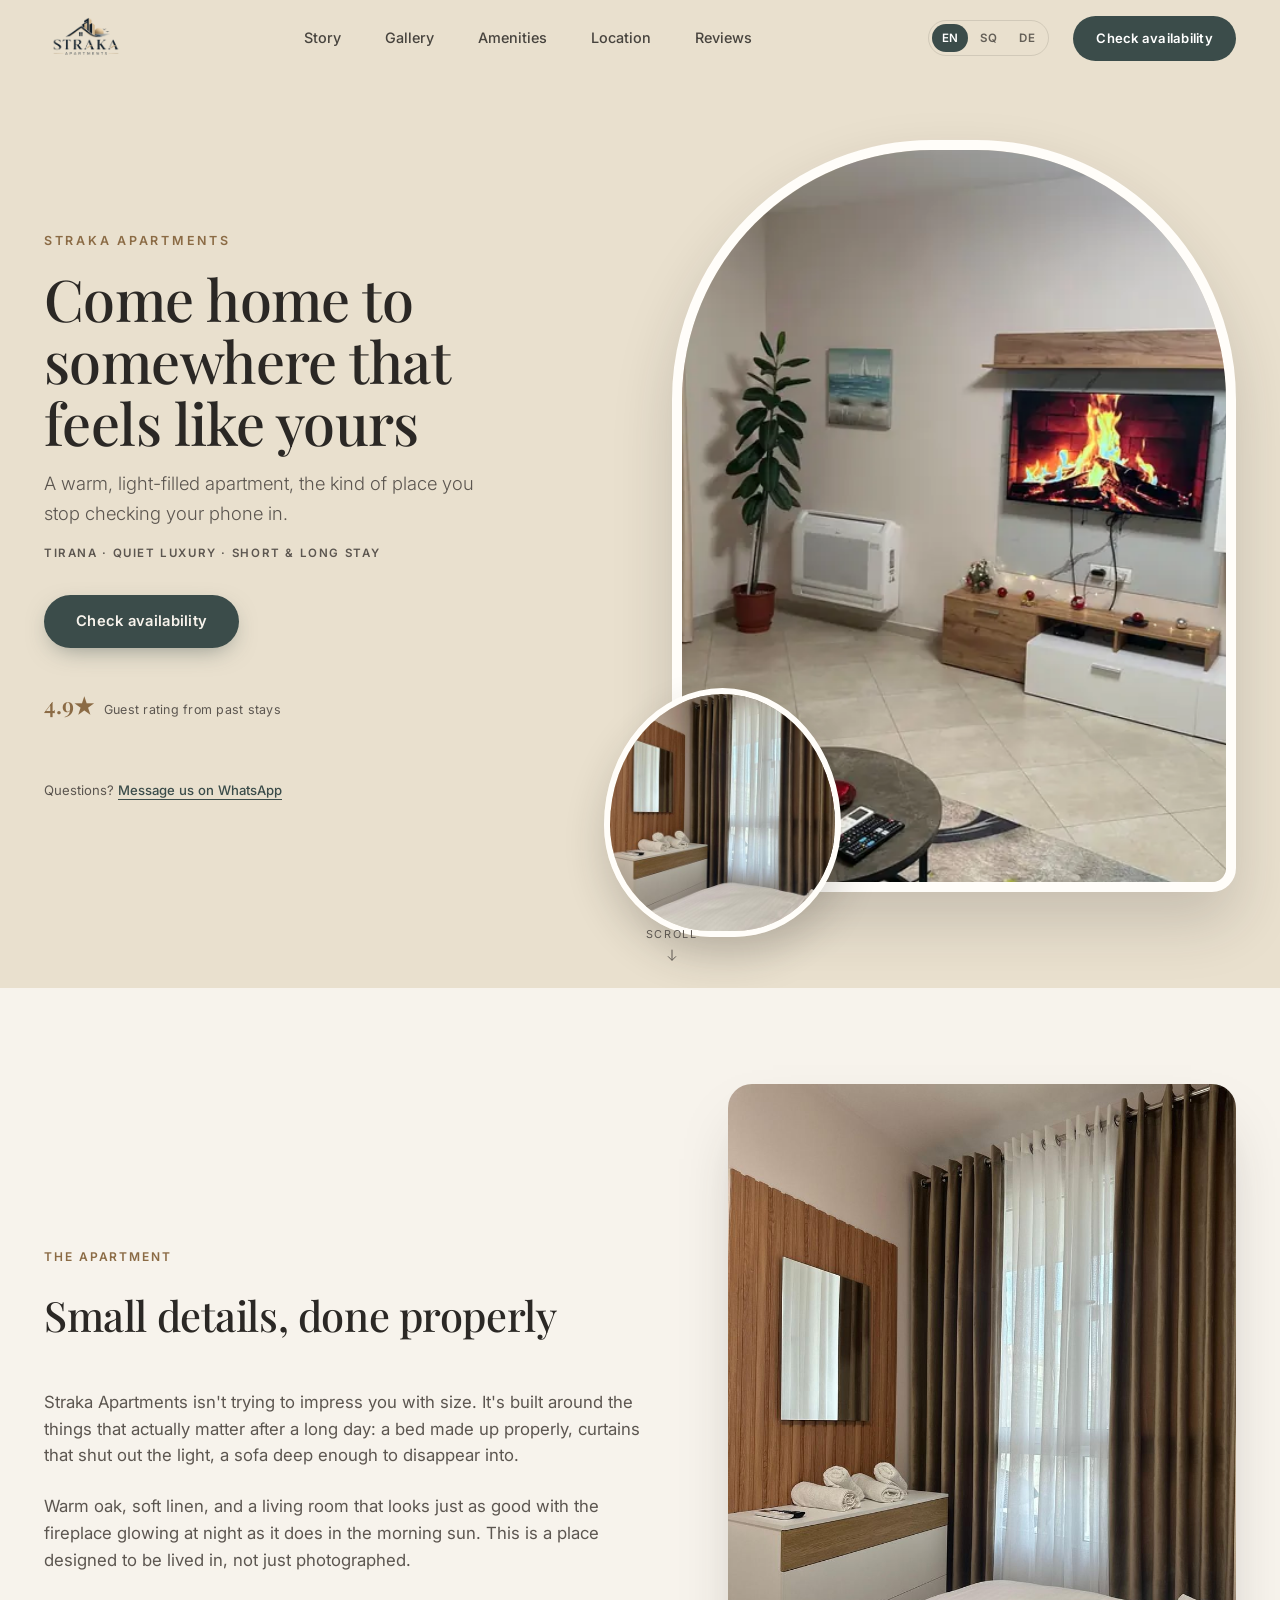
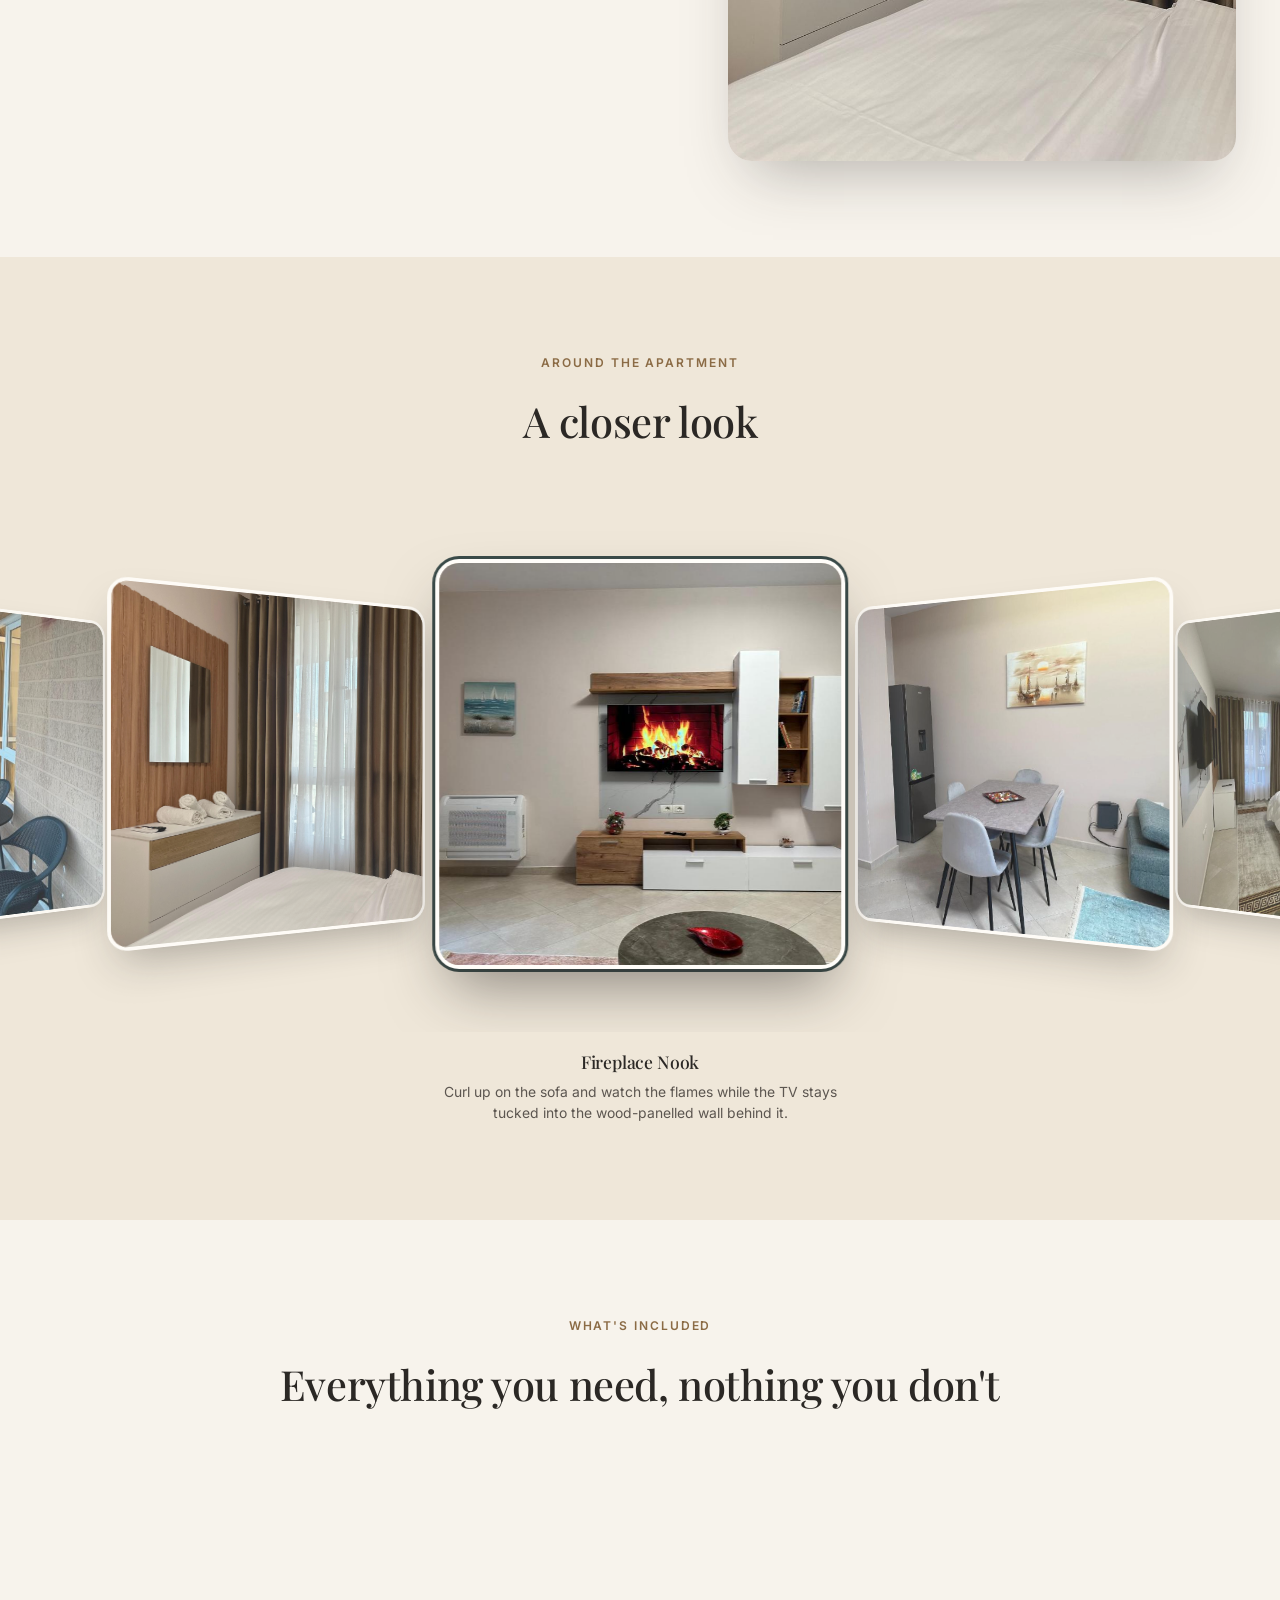
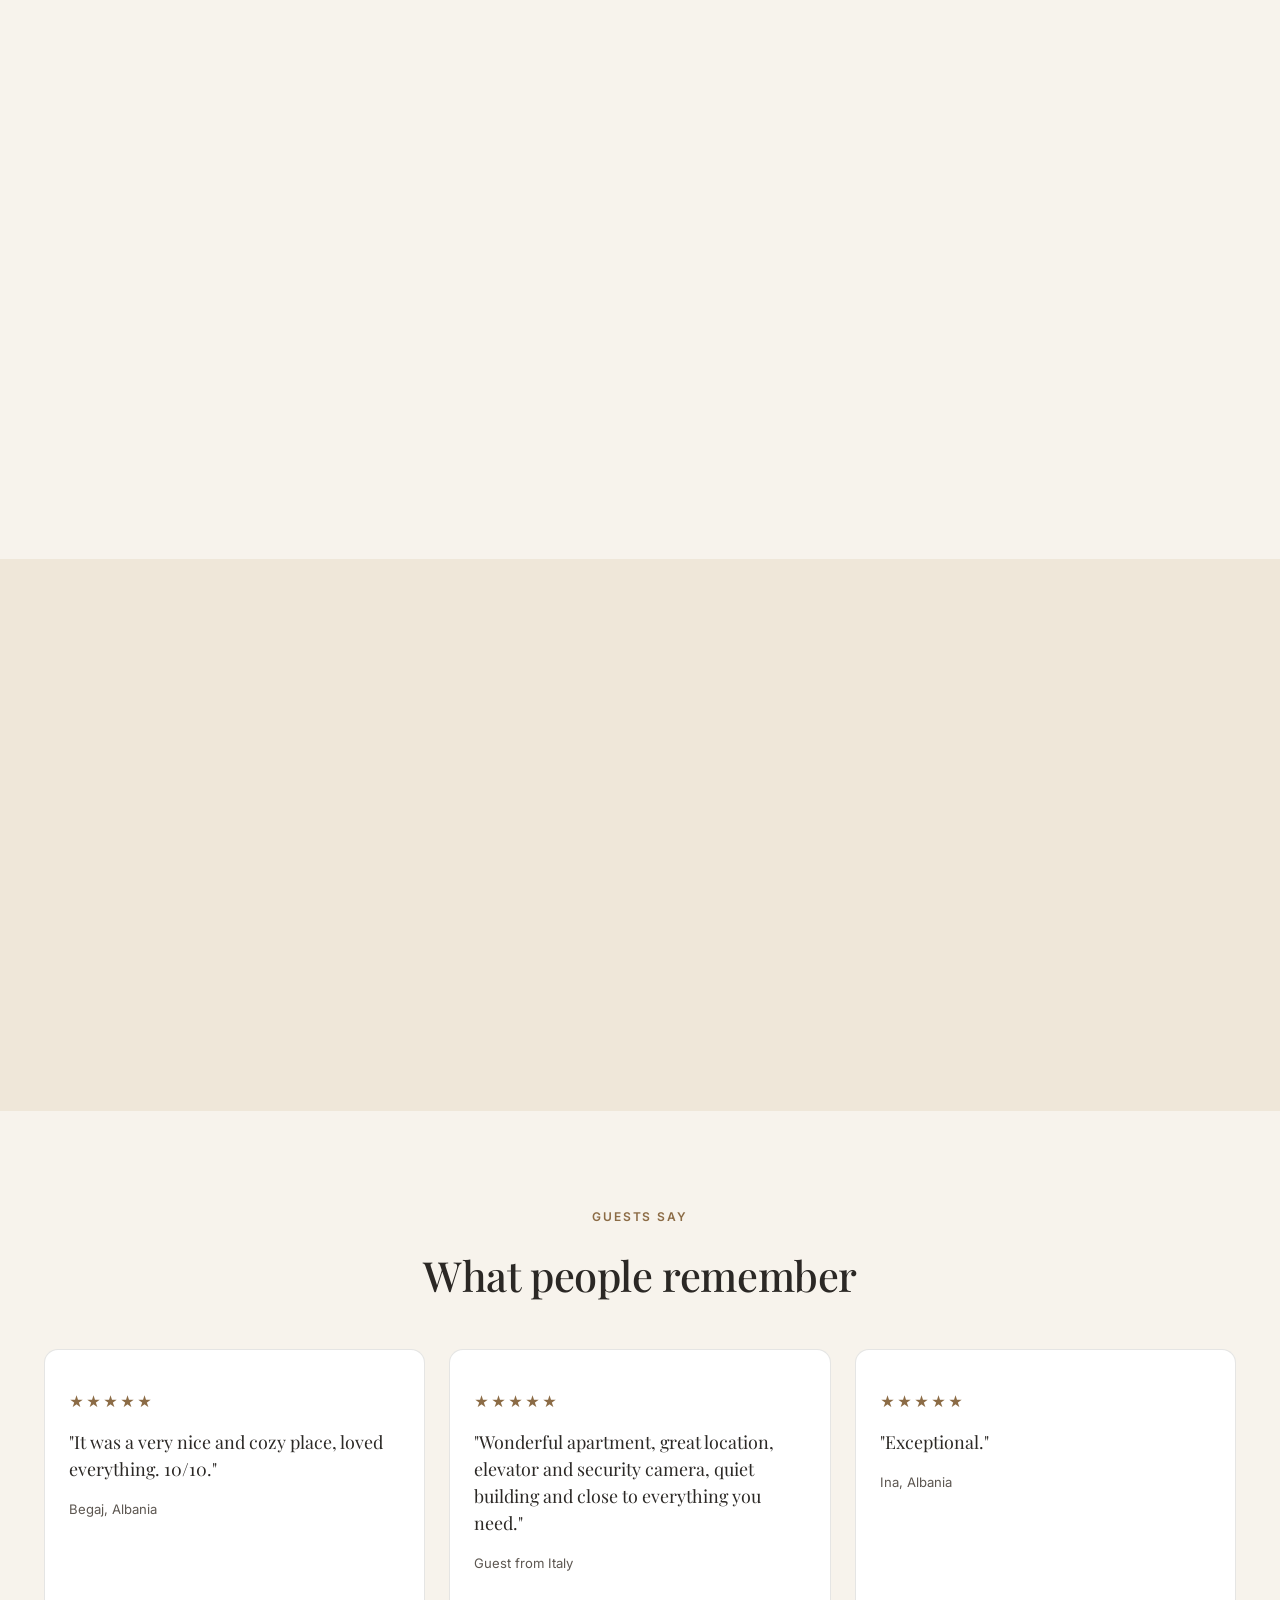
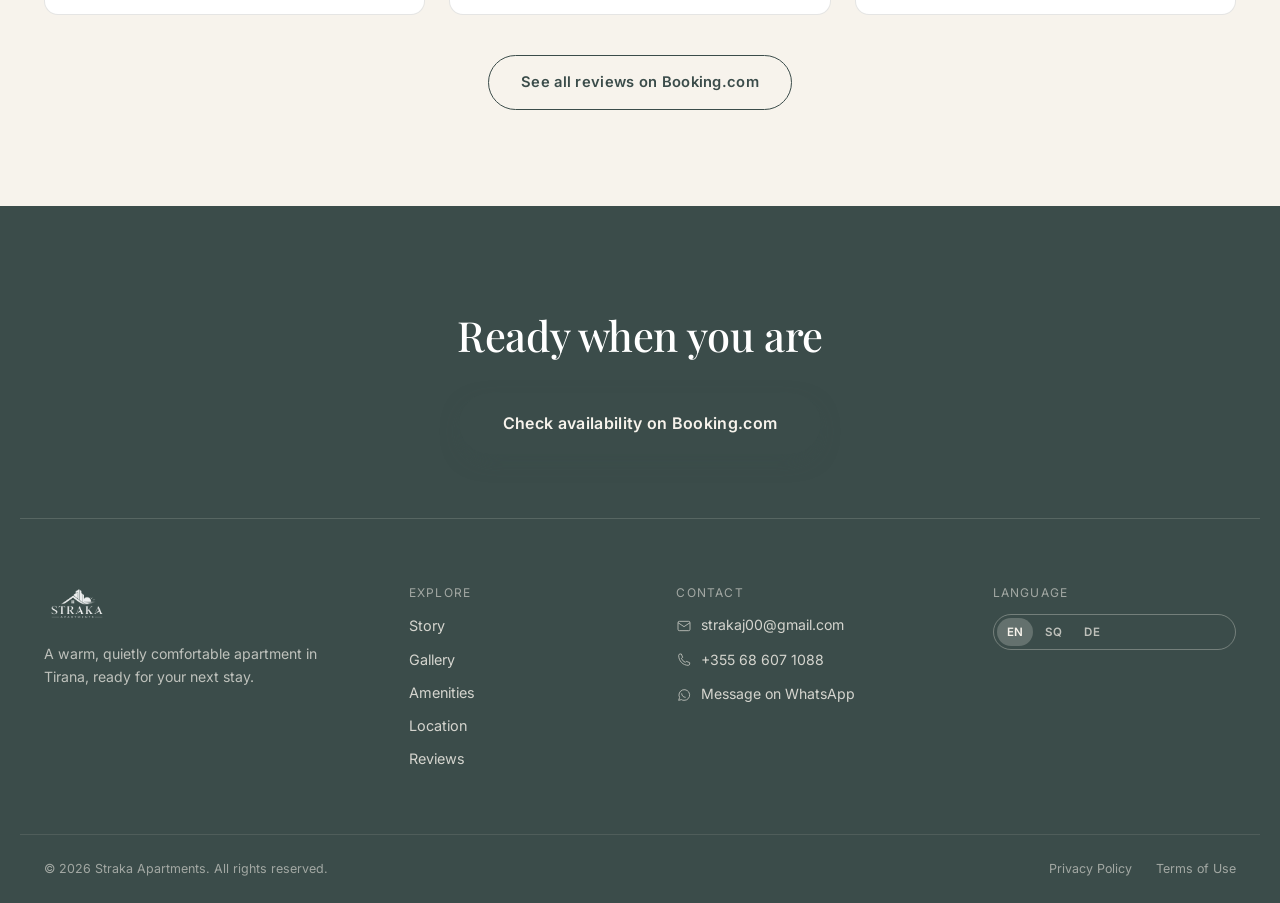
==== commit 758cbd1c: "Cache-bust script tags so GitHub Pages CDN cache doesn't serve stale JS" ====
--- a/index.html
+++ b/index.html
@@ -280,7 +280,7 @@
 <!-- ============ MOBILE STICKY CTA ============ -->
 <a href="#" class="mobile-sticky-cta" id="mobileBookBtn" target="_blank" rel="noopener" data-i18n="floatingCta">Book Now</a>
 
-<script src="coverflow.js"></script>
-<script src="script.js"></script>
+<script src="coverflow.js?v=2"></script>
+<script src="script.js?v=2"></script>
 </body>
 </html>
--- a/styles.css
+++ b/styles.css
@@ -441,6 +441,7 @@
   .hero-stat { justify-content: center; }
   .hero-media { max-width: 380px; margin: 0 auto; padding-bottom: var(--space-4); }
   .hero-arch { border-radius: 200px 200px 20px 20px; }
+  .hero { min-height: 0; align-items: flex-start; overflow: visible; }
 }
 @keyframes fadeUp {
   from { opacity: 0; transform: translateY(22px); }
